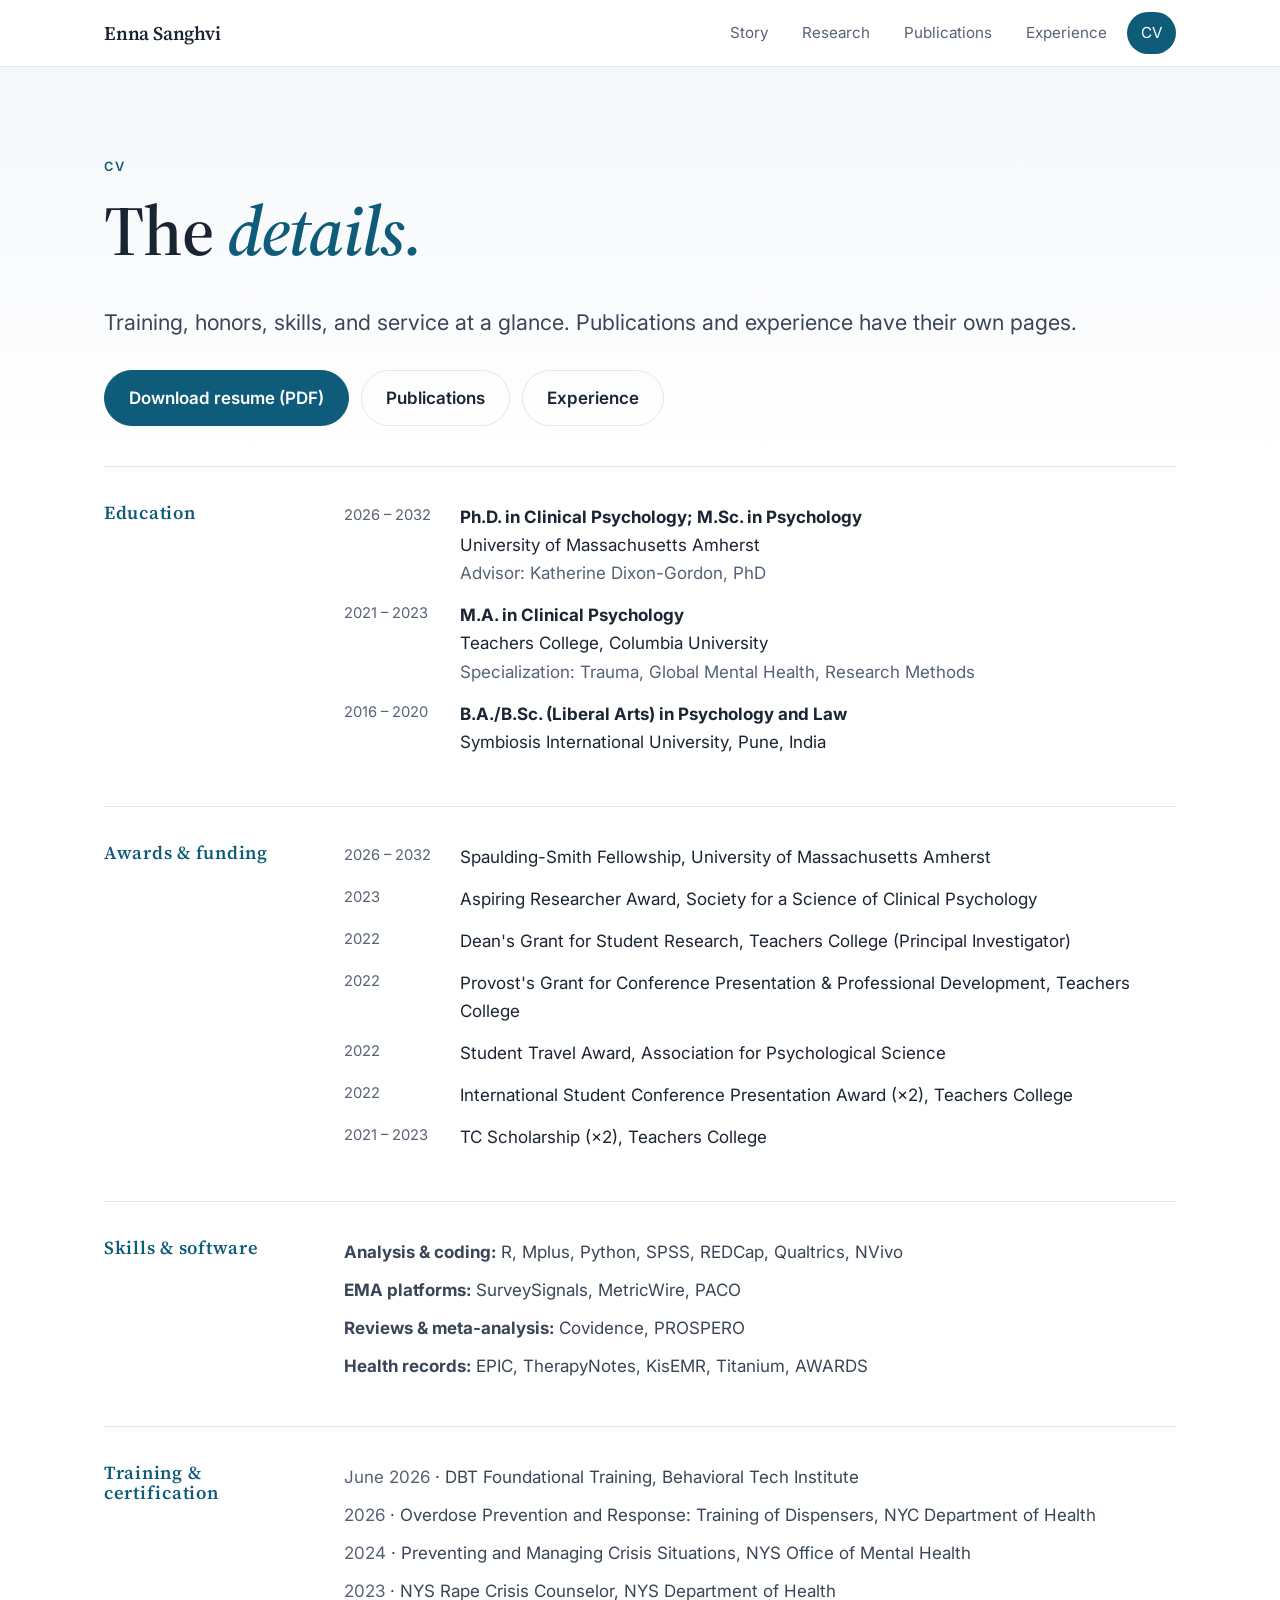
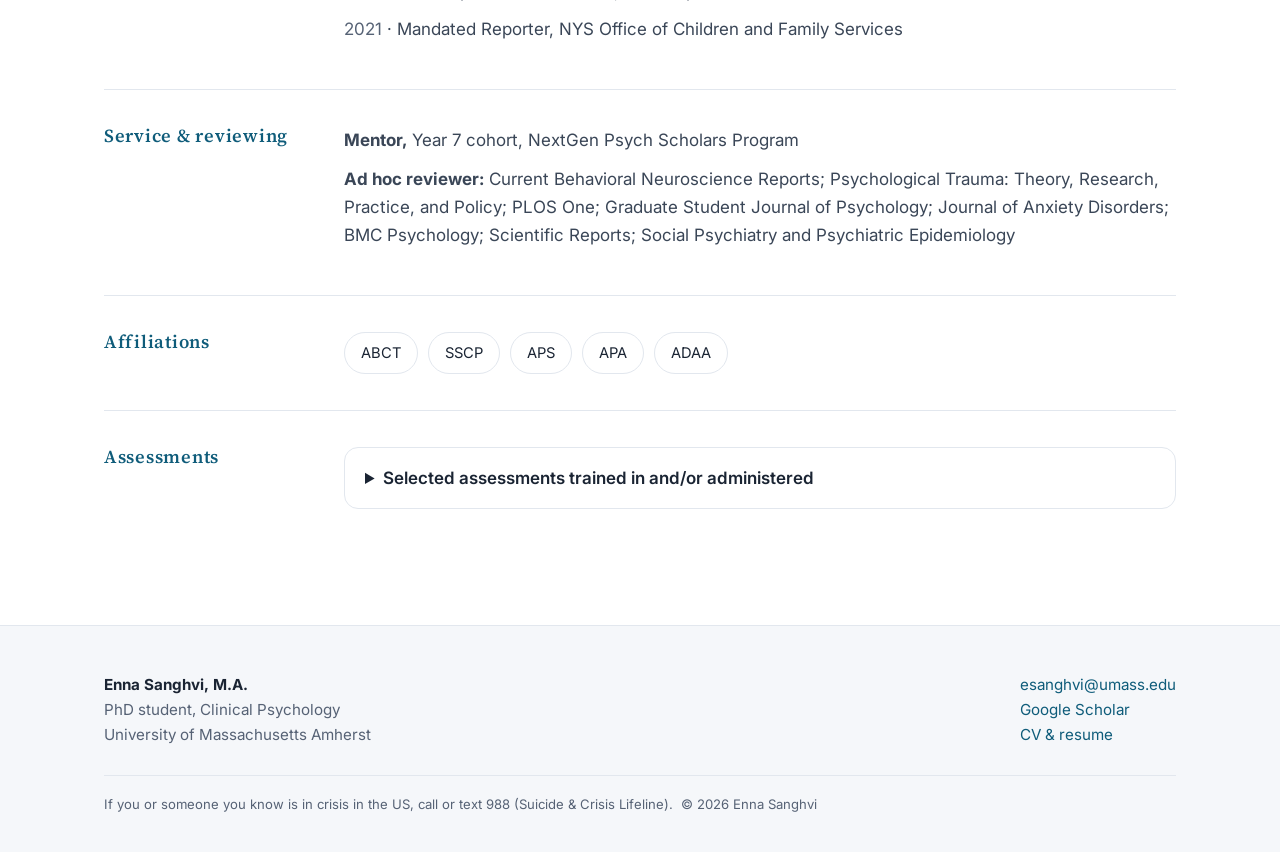
==== cv.html @ 1bdb2295 "Add files via upload" ====
<!doctype html>
<html lang="en">
<head>
<meta charset="utf-8">
<meta name="viewport" content="width=device-width,initial-scale=1">
<title>CV | Enna Sanghvi</title>
<meta name="description" content="Education, awards, skills, training, service, and affiliations. Download the resume.">
<link rel="preconnect" href="https://fonts.googleapis.com">
<link rel="preconnect" href="https://fonts.gstatic.com" crossorigin>
<link href="https://fonts.googleapis.com/css2?family=Inter:wght@400;500;600&family=Source+Serif+4:ital,wght@0,500;0,600;1,500;1,600&display=swap" rel="stylesheet">
<link rel="stylesheet" href="style.css">
<script>document.documentElement.classList.add('js')</script>
</head>
<body>
<header class="site-header"><div class="wrap bar">
  <a class="brand" href="index.html">Enna Sanghvi</a>
  <button class="burger" aria-label="Menu" aria-expanded="false"><span></span><span></span></button>
  <nav class="nav" id="nav">
    <a href="story.html">Story</a><a href="research.html">Research</a><a href="publications.html">Publications</a><a href="experience.html">Experience</a><a href="cv.html">CV</a>
  </nav>
</div></header>

<main>
<section class="page-head"><div class="wrap">
  <span class="eyebrow">CV</span>
  <h1>The <span class="grad">details.</span></h1>
  <p class="lead">Training, honors, skills, and service at a glance. Publications and experience have their own pages.</p>
  <div class="actions"><a class="btn primary" href="assets/Enna_Sanghvi_Resume.pdf">Download resume (PDF)</a><a class="btn" href="publications.html">Publications</a><a class="btn" href="experience.html">Experience</a></div>
</div></section>

<div class="wrap" style="padding-bottom:80px">

<section class="cv-grid"><h2>Education</h2><div>
  <div class="cv-row"><div class="y">2026 – 2032</div><div><b>Ph.D. in Clinical Psychology; M.Sc. in Psychology</b><br>University of Massachusetts Amherst<br><span class="muted">Advisor: Katherine Dixon-Gordon, PhD</span></div></div>
  <div class="cv-row"><div class="y">2021 – 2023</div><div><b>M.A. in Clinical Psychology</b><br>Teachers College, Columbia University<br><span class="muted">Specialization: Trauma, Global Mental Health, Research Methods</span></div></div>
  <div class="cv-row"><div class="y">2016 – 2020</div><div><b>B.A./B.Sc. (Liberal Arts) in Psychology and Law</b><br>Symbiosis International University, Pune, India</div></div>
</div></section>

<section class="cv-grid"><h2>Awards &amp; funding</h2><div>
  <div class="cv-row"><div class="y">2026 – 2032</div><div>Spaulding-Smith Fellowship, University of Massachusetts Amherst</div></div>
  <div class="cv-row"><div class="y">2023</div><div>Aspiring Researcher Award, Society for a Science of Clinical Psychology</div></div>
  <div class="cv-row"><div class="y">2022</div><div>Dean's Grant for Student Research, Teachers College (Principal Investigator)</div></div>
  <div class="cv-row"><div class="y">2022</div><div>Provost's Grant for Conference Presentation &amp; Professional Development, Teachers College</div></div>
  <div class="cv-row"><div class="y">2022</div><div>Student Travel Award, Association for Psychological Science</div></div>
  <div class="cv-row"><div class="y">2022</div><div>International Student Conference Presentation Award (×2), Teachers College</div></div>
  <div class="cv-row"><div class="y">2021 – 2023</div><div>TC Scholarship (×2), Teachers College</div></div>
</div></section>

<section class="cv-grid"><h2>Skills &amp; software</h2><div>
  <ul class="cv-list">
    <li><b>Analysis &amp; coding:</b> R, Mplus, Python, SPSS, REDCap, Qualtrics, NVivo</li>
    <li><b>EMA platforms:</b> SurveySignals, MetricWire, PACO</li>
    <li><b>Reviews &amp; meta-analysis:</b> Covidence, PROSPERO</li>
    <li><b>Health records:</b> EPIC, TherapyNotes, KisEMR, Titanium, AWARDS</li>
  </ul>
</div></section>

<section class="cv-grid"><h2>Training &amp; certification</h2><div>
  <ul class="cv-list">
    <li><span class="muted">June 2026</span> · DBT Foundational Training, Behavioral Tech Institute</li>
    <li><span class="muted">2026</span> · Overdose Prevention and Response: Training of Dispensers, NYC Department of Health</li>
    <li><span class="muted">2024</span> · Preventing and Managing Crisis Situations, NYS Office of Mental Health</li>
    <li><span class="muted">2023</span> · NYS Rape Crisis Counselor, NYS Department of Health</li>
    <li><span class="muted">2021</span> · Mandated Reporter, NYS Office of Children and Family Services</li>
  </ul>
</div></section>

<section class="cv-grid"><h2>Service &amp; reviewing</h2><div>
  <ul class="cv-list">
    <li><b>Mentor,</b> Year 7 cohort, NextGen Psych Scholars Program</li>
    <li><b>Ad hoc reviewer:</b> Current Behavioral Neuroscience Reports; Psychological Trauma: Theory, Research, Practice, and Policy; PLOS One; Graduate Student Journal of Psychology; Journal of Anxiety Disorders; BMC Psychology; Scientific Reports; Social Psychiatry and Psychiatric Epidemiology</li>
  </ul>
</div></section>

<section class="cv-grid"><h2>Affiliations</h2><div>
  <div class="method"><span>ABCT</span><span>SSCP</span><span>APS</span><span>APA</span><span>ADAA</span></div>
</div></section>

<section class="cv-grid"><h2>Assessments</h2><div>
  <details><summary>Selected assessments trained in and/or administered</summary>
  <ul style="margin-top:14px">
    <li>SCID-5, MINI 7.0</li><li>CAPS-5, PCL-5, LEC, THQ</li><li>C-SSRS, SITBI-R, SIQ</li><li>Stanley-Brown Safety Planning</li><li>PANSS, BNSS, PSYRATS, BAVQ-R</li><li>MATRICS Consensus Cognitive Battery</li><li>WAIS-IV (Digit Span, Letter-Number Sequencing)</li><li>D-KEFS (TMT, COWAT, Color-Word)</li><li>HAM-D, QIDS-SR, CGI, STAI-6</li><li>AUDIT, PSQI, MMSE, OSU TBI-ID</li><li>Flanker, Go/No-Go, Stroop tasks</li>
  </ul></details>
</div></section>

</div>
</main>

<footer class="site-footer"><div class="wrap">
  <div class="foot-grid">
    <div><strong>Enna Sanghvi, M.A.</strong><br>PhD student, Clinical Psychology<br>University of Massachusetts Amherst</div>
    <div><a href="mailto:esanghvi@umass.edu">esanghvi@umass.edu</a><br><a href="https://scholar.google.com/citations?user=xVCnvcsAAAAJ&amp;hl=en">Google Scholar</a><br><a href="cv.html">CV &amp; resume</a></div>
  </div>
  <p class="fine">If you or someone you know is in crisis in the US, call or text 988 (Suicide &amp; Crisis Lifeline). &nbsp;© <span id="yr"></span> Enna Sanghvi</p>
</div></footer>
<script src="script.js"></script>
</body>
</html>
---- style.css ----
:root{
  --bg:#ffffff;--bg2:#f5f7fa;--card:#ffffff;--line:#e2e7ee;--text:#1a2433;--muted:#566275;
  --accent:#0f5c7a;--accent2:#a8501f;--accent3:#5a4fb0;--maxw:1120px;--r:12px;
  --sans:"Inter",system-ui,-apple-system,"Segoe UI",Roboto,sans-serif;
  --disp:"Source Serif 4",Georgia,"Times New Roman",serif;
  --ui:"Inter",system-ui,sans-serif;
}
*{box-sizing:border-box}
html{scroll-behavior:smooth}
body{margin:0;background:var(--bg);color:var(--text);font:17px/1.65 var(--sans);-webkit-font-smoothing:antialiased}
[hidden]{display:none!important}
a{color:var(--accent);text-decoration:none}
a:hover{text-decoration:underline}
img,svg{max-width:100%}
.wrap{max-width:var(--maxw);margin:0 auto;padding:0 24px}

/* header */
.site-header{position:sticky;top:0;z-index:50;backdrop-filter:blur(14px);background:rgba(255,255,255,.9);border-bottom:1px solid var(--line)}
.bar{display:flex;align-items:center;justify-content:space-between;height:66px}
.brand{font:600 1.2rem var(--disp);color:var(--text);letter-spacing:-.01em}
.brand:hover{text-decoration:none;color:var(--accent)}
.nav{display:flex;gap:6px}
.nav a{color:var(--muted);padding:8px 14px;border-radius:999px;font-size:.95rem}
.nav a:hover{color:var(--text);background:var(--card);text-decoration:none}
.nav a.active{color:#fff;background:var(--accent)}
.burger{display:none;background:none;border:0;width:40px;height:40px;cursor:pointer;position:relative}
.burger span{position:absolute;left:9px;right:9px;height:2px;background:var(--text);transition:.25s}
.burger span:first-child{top:15px}.burger span:last-child{top:23px}
.burger[aria-expanded=true] span:first-child{top:19px;transform:rotate(45deg)}
.burger[aria-expanded=true] span:last-child{top:19px;transform:rotate(-45deg)}

/* type */
h1,h2,h3{font-family:var(--disp);line-height:1.1;letter-spacing:-.015em;margin:0 0 .5em}
h1{font-size:clamp(2.4rem,6vw,4.4rem);font-weight:600}
h2{font-size:clamp(1.7rem,3.6vw,2.4rem);font-weight:600}
h3{font-size:1.3rem;font-weight:600}
p{margin:0 0 1.1em}
.eyebrow{font:600 .8rem var(--ui);letter-spacing:.16em;text-transform:uppercase;color:var(--accent);margin-bottom:18px;display:block}
.lead{font-size:clamp(1.1rem,2vw,1.35rem);color:#3a4657;max-width:46em}
.grad{color:var(--accent);font-style:italic}
.muted{color:var(--muted)}

/* layout */
.section{padding:84px 0;border-top:1px solid var(--line)}
.section:first-of-type{border-top:0}
.page-head{padding:92px 0 40px;background:linear-gradient(180deg,var(--bg2),var(--bg))}
.hero{padding:96px 0 70px;background:linear-gradient(180deg,var(--bg2),var(--bg))}
.hero h1{max-width:12em}
.actions{display:flex;flex-wrap:wrap;gap:12px;margin-top:30px}
.btn{display:inline-block;padding:13px 24px;border-radius:999px;font-weight:600;border:1px solid var(--line);color:var(--text);transition:.2s}
.btn:hover{text-decoration:none;border-color:var(--accent);transform:translateY(-2px)}
.btn.primary{background:var(--accent);color:#fff;border-color:var(--accent)}
.btn.primary:hover{box-shadow:0 8px 30px rgba(15,92,122,.25)}
.grid{display:grid;gap:20px}
.g3{grid-template-columns:repeat(3,1fr)}
.g2{grid-template-columns:repeat(2,1fr)}
.card{background:var(--card);border:1px solid var(--line);border-radius:var(--r);padding:28px;transition:.25s;box-shadow:0 1px 2px rgba(20,35,60,.04)}
a.card{display:block;color:inherit}
a.card:hover{text-decoration:none;border-color:var(--accent);transform:translateY(-3px);box-shadow:0 10px 28px rgba(20,35,60,.10)}
.card .num{font:700 .85rem var(--ui);color:var(--accent);letter-spacing:.12em}
.card h3{margin:10px 0 8px}
.card p{color:var(--muted);margin:0}
.card.d{border-top:3px solid var(--accent)}
.card.h{border-top:3px solid var(--accent3)}
.card.c{border-top:3px solid var(--accent2)}
.chip{display:inline-block;font:600 .72rem var(--ui);letter-spacing:.08em;text-transform:uppercase;padding:4px 10px;border-radius:999px;border:1px solid var(--line);color:var(--muted);margin:0 6px 6px 0}
.chip.dynamics{color:var(--accent);border-color:rgba(15,92,122,.4)}
.chip.heterogeneity{color:var(--accent3);border-color:rgba(90,79,176,.4)}
.chip.context{color:var(--accent2);border-color:rgba(168,80,31,.4)}

/* hero visual */
.pulse{width:100%;max-width:640px;margin-top:46px}
.pulse .line{fill:none;stroke:url(#g);stroke-width:2.6;stroke-linecap:round;stroke-dasharray:1400;stroke-dashoffset:1400;animation:draw 3.6s .3s ease forwards}
.pulse circle{fill:#fff;stroke:var(--accent);stroke-width:2;opacity:0;animation:pop .5s ease forwards}
.pulse circle:nth-of-type(1){animation-delay:.9s}.pulse circle:nth-of-type(2){animation-delay:1.5s}
.pulse circle:nth-of-type(3){animation-delay:2.1s}.pulse circle:nth-of-type(4){animation-delay:2.7s}
.pulse circle:nth-of-type(5){animation-delay:3.3s}
.cap{font-size:.85rem;color:var(--muted);margin-top:8px}
@keyframes draw{to{stroke-dashoffset:0}}
@keyframes pop{to{opacity:1}}

/* path steps */
.path{display:grid;grid-template-columns:repeat(4,1fr);gap:0;counter-reset:s}
.step{padding:24px 22px 0 0;border-top:2px solid var(--line);position:relative}
.step::before{content:"";position:absolute;top:-6px;left:0;width:10px;height:10px;border-radius:50%;background:var(--accent)}
.step b{display:block;font:600 1.05rem var(--ui);margin-bottom:4px}
.step span{color:var(--muted);font-size:.93rem}

/* chapters (story) */
.chapter{display:grid;grid-template-columns:220px 1fr;gap:40px;padding:56px 0;border-top:1px solid var(--line)}
.chapter .side{position:sticky;top:100px;align-self:start}
.chapter .big{font:600 3.6rem/1 var(--disp);color:var(--line)}
.chapter .when{color:var(--muted);font-size:.9rem;margin-top:8px}
.chapter h2{font-size:clamp(1.6rem,3.4vw,2.2rem)}
.pull{margin:28px 0;padding:6px 0 6px 22px;border-left:3px solid var(--accent);font:500 1.25rem/1.45 var(--disp);color:var(--text)}
.thread{background:var(--bg2);border:1px solid var(--line);border-radius:14px;padding:16px 20px;margin-top:22px;font-size:.95rem;color:var(--muted)}
.thread b{color:var(--text)}

/* theme blocks (research) */
.theme{display:grid;grid-template-columns:1fr 1fr;gap:48px;padding:60px 0;border-top:1px solid var(--line)}
.theme ul{padding-left:1.1em;color:var(--muted)}
.theme li{margin-bottom:.5em}
.tag-row{margin-top:18px}
.method{display:flex;flex-wrap:wrap;gap:10px}
.method span{background:var(--card);border:1px solid var(--line);padding:8px 16px;border-radius:999px;font-size:.92rem}

/* filters */
.filters{display:flex;flex-wrap:wrap;gap:8px;margin:0 0 30px}
.filters button{background:none;color:var(--muted);border:1px solid var(--line);border-radius:999px;padding:8px 18px;font:600 .88rem var(--sans);cursor:pointer;transition:.2s}
.filters button:hover{color:var(--text);border-color:var(--muted)}
.filters button.on{background:var(--accent);color:#fff;border-color:var(--accent)}

/* pubs */
.pubs{list-style:none;margin:0;padding:0}
.pub{padding:24px 0;border-bottom:1px solid var(--line)}
.pub .yr{font:700 .9rem var(--ui);color:var(--accent)}
.pub .t{font:600 1.15rem/1.4 var(--disp);margin:4px 0}
.pub .a{color:var(--muted);font-size:.95rem}
.pub .a b{color:var(--text)}
.pub .j{font-style:italic;font-size:.95rem}
.sub-h{margin:64px 0 18px;font-size:1.5rem}

/* timeline (experience) */
.tl{list-style:none;margin:0;padding:0 0 0 26px;border-left:2px solid var(--line)}
.tl li{position:relative;padding:0 0 38px 14px}
.tl li::before{content:"";position:absolute;left:-34px;top:8px;width:12px;height:12px;border-radius:50%;background:var(--bg);border:2px solid var(--accent)}
.tl li[data-tags~=clinical]::before{border-color:var(--accent2)}
.tl .date{font:600 .8rem var(--ui);letter-spacing:.08em;text-transform:uppercase;color:var(--muted)}
.tl h3{margin:4px 0 2px;font-size:1.2rem}
.tl .org{color:var(--accent);font-size:.95rem;margin-bottom:8px}
.tl p{color:var(--muted);margin:0 0 .5em;font-size:.98rem}
.tl ul{margin:6px 0 0;padding-left:1.1em;color:var(--muted);font-size:.98rem}
.legend{display:flex;gap:18px;font-size:.85rem;color:var(--muted);margin-bottom:26px}
.legend i{display:inline-block;width:10px;height:10px;border-radius:50%;margin-right:6px;border:2px solid var(--accent)}
.legend i.cl{border-color:var(--accent2)}

/* cv */
.cv-grid{display:grid;grid-template-columns:200px 1fr;gap:20px 40px;padding:36px 0;border-top:1px solid var(--line)}
.cv-grid h2{font-size:1.15rem;color:var(--accent);letter-spacing:.04em}
.cv-row{display:flex;gap:20px;padding:0 0 14px}
.cv-row .y{min-width:96px;color:var(--muted);font-size:.92rem}
.cv-list{list-style:none;margin:0;padding:0}
.cv-list li{padding:0 0 10px;color:#3a4657}
details{background:var(--card);border:1px solid var(--line);border-radius:14px;padding:16px 20px}
summary{cursor:pointer;font-weight:600}
details ul{columns:2;column-gap:32px;color:var(--muted);font-size:.93rem;padding-left:1.1em}

/* cta + footer */
.cta{text-align:center;padding:90px 0}
.cta h2{max-width:14em;margin-left:auto;margin-right:auto}
.site-footer{border-top:1px solid var(--line);padding:46px 0 36px;background:var(--bg2);color:var(--muted);font-size:.95rem}
.foot-grid{display:flex;justify-content:space-between;gap:24px;flex-wrap:wrap}
.site-footer strong{color:var(--text)}
.fine{margin:28px 0 0;font-size:.82rem;border-top:1px solid var(--line);padding-top:18px}

/* reveal */
.js .reveal{opacity:0;transform:translateY(22px);transition:opacity .7s ease,transform .7s ease}
.js .reveal.in{opacity:1;transform:none}

@media(max-width:860px){
  .g3,.g2,.theme{grid-template-columns:1fr}
  .path{grid-template-columns:1fr 1fr;row-gap:30px}
  .chapter{grid-template-columns:1fr;gap:10px}
  .chapter .side{position:static;display:flex;align-items:baseline;gap:16px}
  .chapter .big{font-size:2.6rem}
  .cv-grid{grid-template-columns:1fr;gap:8px}
  details ul{columns:1}
  .burger{display:block}
  .nav{display:none;position:absolute;top:66px;left:0;right:0;background:var(--bg);flex-direction:column;padding:14px 24px 20px;border-bottom:1px solid var(--line)}
  .nav.open{display:flex}
  .section{padding:60px 0}
}
@media(prefers-reduced-motion:reduce){
  *{animation:none!important;transition:none!important}
  .pulse .line{stroke-dashoffset:0}.pulse circle{opacity:1}
  .js .reveal{opacity:1;transform:none}
}
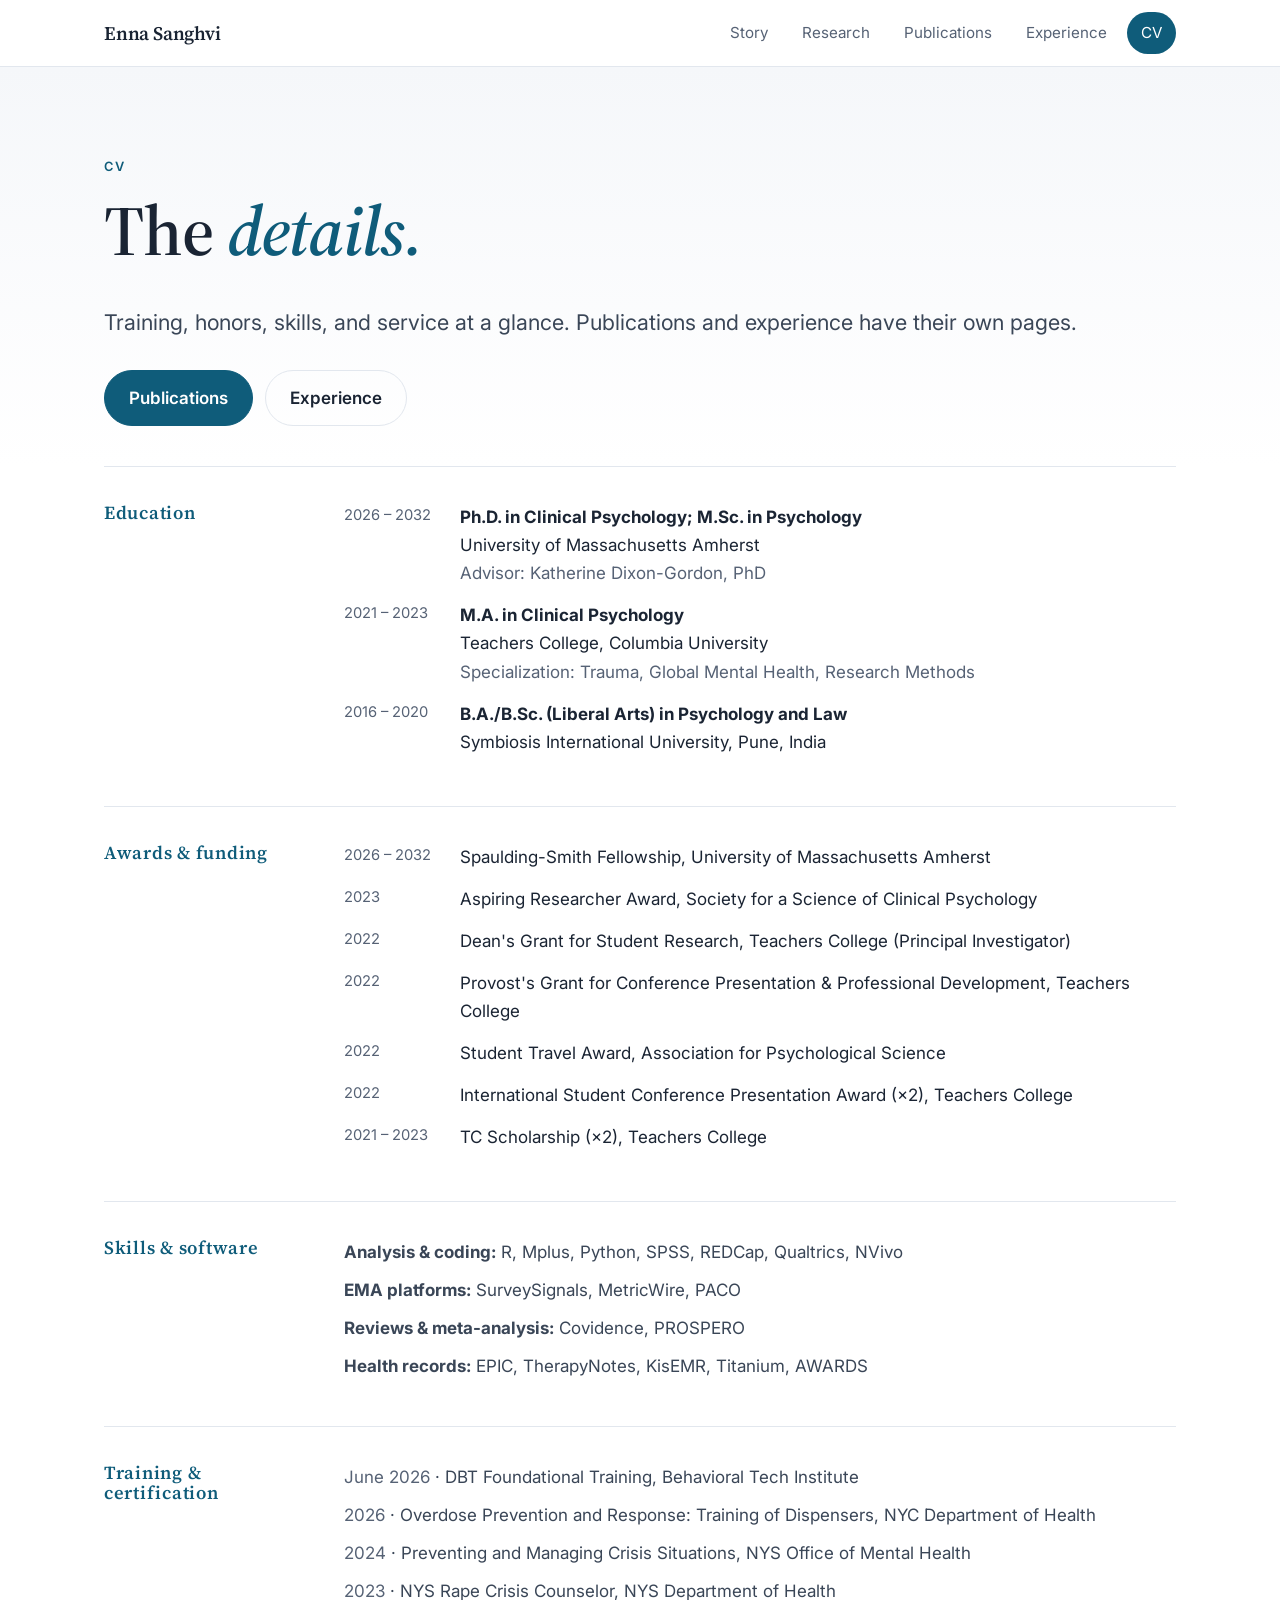
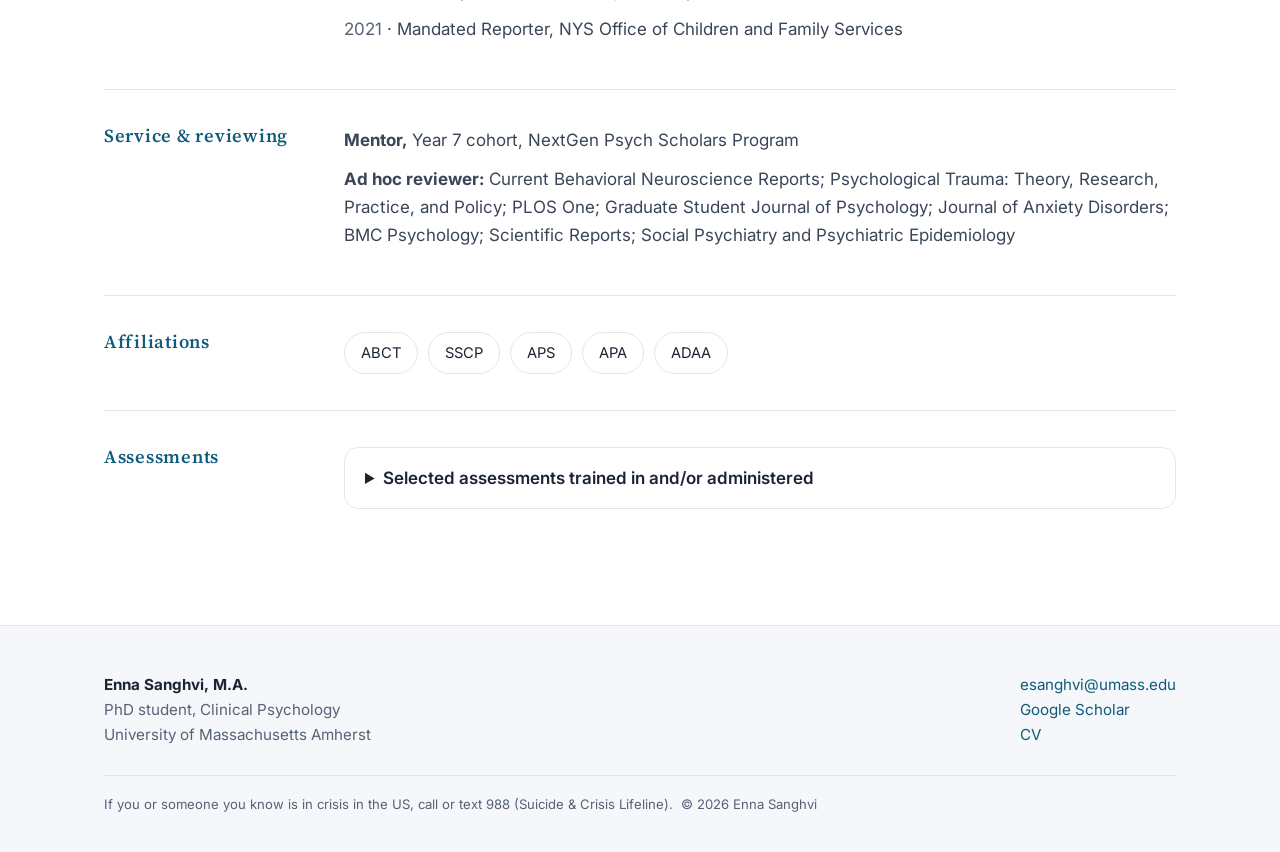
==== commit 78516688: "Add files via upload" ====
--- a/cv.html
+++ b/cv.html
@@ -4,7 +4,7 @@
 <meta charset="utf-8">
 <meta name="viewport" content="width=device-width,initial-scale=1">
 <title>CV | Enna Sanghvi</title>
-<meta name="description" content="Education, awards, skills, training, service, and affiliations. Download the resume.">
+<meta name="description" content="Education, awards, skills, training, service, and affiliations.">
 <link rel="preconnect" href="https://fonts.googleapis.com">
 <link rel="preconnect" href="https://fonts.gstatic.com" crossorigin>
 <link href="https://fonts.googleapis.com/css2?family=Inter:wght@400;500;600&family=Source+Serif+4:ital,wght@0,500;0,600;1,500;1,600&display=swap" rel="stylesheet">
@@ -25,7 +25,7 @@
   <span class="eyebrow">CV</span>
   <h1>The <span class="grad">details.</span></h1>
   <p class="lead">Training, honors, skills, and service at a glance. Publications and experience have their own pages.</p>
-  <div class="actions"><a class="btn primary" href="assets/Enna_Sanghvi_Resume.pdf">Download resume (PDF)</a><a class="btn" href="publications.html">Publications</a><a class="btn" href="experience.html">Experience</a></div>
+  <div class="actions"><a class="btn primary" href="publications.html">Publications</a><a class="btn" href="experience.html">Experience</a></div>
 </div></section>
 
 <div class="wrap" style="padding-bottom:80px">
@@ -89,7 +89,7 @@
 <footer class="site-footer"><div class="wrap">
   <div class="foot-grid">
     <div><strong>Enna Sanghvi, M.A.</strong><br>PhD student, Clinical Psychology<br>University of Massachusetts Amherst</div>
-    <div><a href="mailto:esanghvi@umass.edu">esanghvi@umass.edu</a><br><a href="https://scholar.google.com/citations?user=xVCnvcsAAAAJ&amp;hl=en">Google Scholar</a><br><a href="cv.html">CV &amp; resume</a></div>
+    <div><a href="mailto:esanghvi@umass.edu">esanghvi@umass.edu</a><br><a href="https://scholar.google.com/citations?user=xVCnvcsAAAAJ&amp;hl=en">Google Scholar</a><br><a href="cv.html">CV</a></div>
   </div>
   <p class="fine">If you or someone you know is in crisis in the US, call or text 988 (Suicide &amp; Crisis Lifeline). &nbsp;© <span id="yr"></span> Enna Sanghvi</p>
 </div></footer>
--- a/style.css
+++ b/style.css
@@ -175,3 +175,14 @@
   .pulse .line{stroke-dashoffset:0}.pulse circle{opacity:1}
   .js .reveal{opacity:1;transform:none}
 }
+
+/* portrait */
+.hero-grid{display:grid;grid-template-columns:300px 1fr;gap:56px;align-items:center}
+.hero-grid .hero-text h1{max-width:none}
+.portrait{margin:0;position:relative;width:100%;aspect-ratio:4/5;border-radius:14px;overflow:hidden;border:1px solid var(--line);box-shadow:0 14px 40px rgba(20,35,60,.12);background:var(--bg2)}
+.portrait img{width:100%;height:100%;object-fit:cover;display:block}
+.portrait.noimg::after{content:"ES";position:absolute;inset:0;display:flex;align-items:center;justify-content:center;font:600 4rem var(--disp);color:var(--accent);opacity:.5}
+@media(max-width:860px){
+  .hero-grid{grid-template-columns:1fr;gap:28px}
+  .portrait{max-width:240px}
+}
